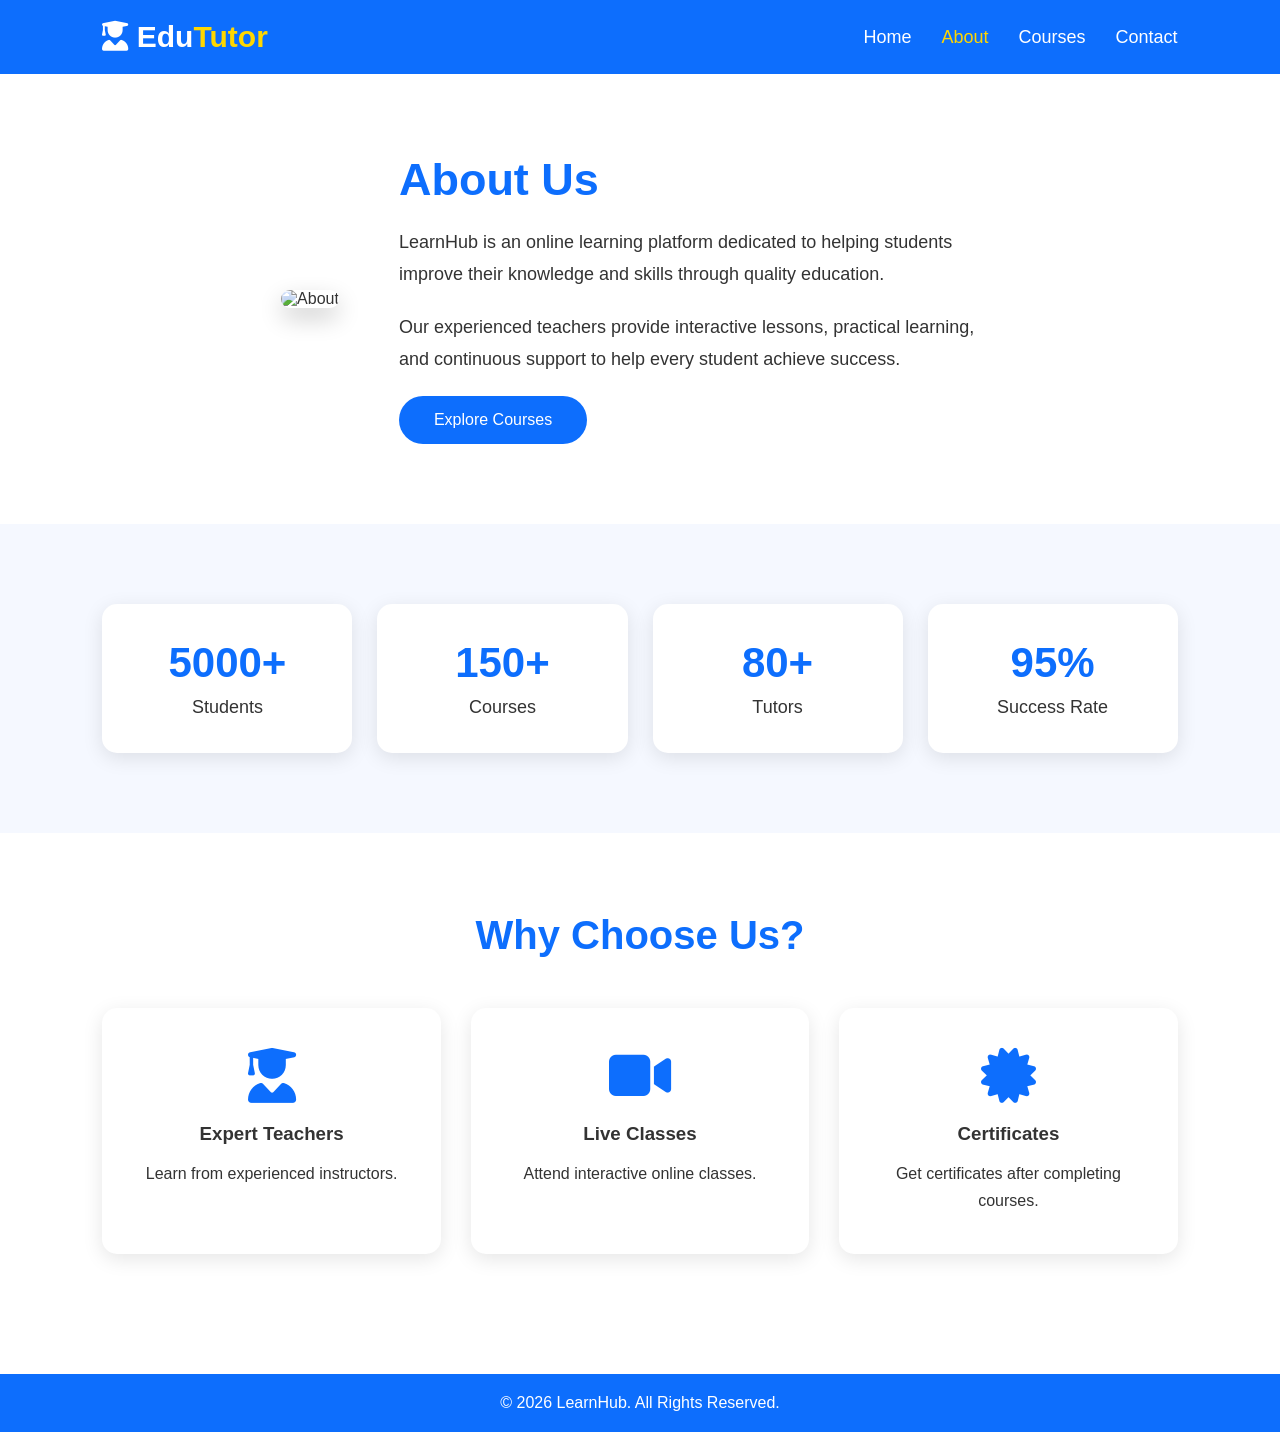
==== aboutus.html @ 2d4cf41a "Add files via upload" ====
<!DOCTYPE html>
<html lang="en">
<head>
    <meta charset="UTF-8">
    <meta name="viewport" content="width=device-width, initial-scale=1.0">
    <title>About</title>

    <link rel="stylesheet" href="about.css">

    <link rel="stylesheet"
    href="https://cdnjs.cloudflare.com/ajax/libs/font-awesome/6.5.2/css/all.min.css">
</head>

<body>

<header>

<div class="logo">
    <i class="fas fa-user-graduate"></i>
Edu<span>Tutor</span>
</div>

<nav>
<ul>
<li><a href="index.html">Home</a></li>
<li><a href="aboutus.html" class="active">About</a></li>
<li><a href="courses.html">Courses</a></li>
<li><a href="contact.html">Contact</a></li>
</ul>
</nav>

</header>


<section class="about">

<div class="about-image">
<img src="images/1912151.jpg" alt="About">
</div>

<div class="about-content">

<h1>About Us</h1>

<p>
LearnHub is an online learning platform dedicated to helping students improve their knowledge and skills through quality education.
</p>

<p>
Our experienced teachers provide interactive lessons, practical learning, and continuous support to help every student achieve success.
</p>

<a href="courses.html" class="btn">Explore Courses</a>

</div>

</section>


<section class="stats">

<div class="box">
<h2>5000+</h2>
<p>Students</p>
</div>

<div class="box">
<h2>150+</h2>
<p>Courses</p>
</div>

<div class="box">
<h2>80+</h2>
<p>Tutors</p>
</div>

<div class="box">
<h2>95%</h2>
<p>Success Rate</p>
</div>

</section>


<section class="why">

<h2>Why Choose Us?</h2>

<div class="cards">

<div class="card">
<i class="fas fa-user-graduate"></i>
<h3>Expert Teachers</h3>
<p>Learn from experienced instructors.</p>
</div>

<div class="card">
<i class="fas fa-video"></i>
<h3>Live Classes</h3>
<p>Attend interactive online classes.</p>
</div>

<div class="card">
<i class="fas fa-certificate"></i>
<h3>Certificates</h3>
<p>Get certificates after completing courses.</p>
</div>

</div>

</section>


<footer>

<p>© 2026 LearnHub. All Rights Reserved.</p>

</footer>

</body>
</html>
---- about.css ----
*{
margin:0;
padding:0;
box-sizing:border-box;
font-family:Arial, sans-serif;
}

body{
background:#fff;
color:#333;
}

header{
display:flex;
justify-content:space-between;
align-items:center;
padding:20px 8%;
background:#0d6efd;
}

.logo{
font-size:30px;
font-weight:bold;
color:white;
}

.logo span{
color:#FFD700;
}

nav ul{
display:flex;
list-style:none;
}

nav ul li{
margin-left:30px;
}

nav ul li a{
text-decoration:none;
color:white;
font-size:18px;
transition:.3s;
}

nav ul li a:hover,
.active{
color:#FFD700;
}

.about{
display:flex;
align-items:center;
justify-content:center;
padding:80px 8%;
gap:60px;
flex-wrap:wrap;
}

.about-image img{
width:500px;
border-radius:20px;
box-shadow:0 10px 25px rgba(0,0,0,.2);
}

.about-content{
max-width:600px;
}

.about-content h1{
font-size:45px;
margin-bottom:20px;
color:#0d6efd;
}

.about-content p{
font-size:18px;
line-height:1.8;
margin-bottom:20px;
}

.btn{
display:inline-block;
padding:15px 35px;
background:#0d6efd;
color:white;
text-decoration:none;
border-radius:40px;
transition:.4s;
}

.btn:hover{
background:#084298;
}

.stats{
display:grid;
grid-template-columns:repeat(4,1fr);
gap:25px;
padding:80px 8%;
background:#f5f8ff;
}

.box{
background:white;
padding:35px;
border-radius:15px;
text-align:center;
box-shadow:0 5px 20px rgba(0,0,0,.1);
}

.box h2{
font-size:42px;
color:#0d6efd;
margin-bottom:10px;
}

.box p{
font-size:18px;
}

.why{
padding:80px 8%;
text-align:center;
}

.why h2{
font-size:40px;
margin-bottom:50px;
color:#0d6efd;
}

.cards{
display:grid;
grid-template-columns:repeat(3,1fr);
gap:30px;
}

.card{
background:white;
padding:40px;
border-radius:15px;
box-shadow:0 5px 20px rgba(0,0,0,.1);
transition:.4s;
}

.card:hover{
transform:translateY(-10px);
}

.card i{
font-size:55px;
color:#0d6efd;
margin-bottom:20px;
}

.card h3{
margin-bottom:15px;
}

.card p{
line-height:1.7;
}

footer{
background:#0d6efd;
color:white;
text-align:center;
padding:20px;
margin-top:40px;
}

@media(max-width:992px){

.about{
flex-direction:column;
}

.about-image img{
width:100%;
}

.stats{
grid-template-columns:repeat(2,1fr);
}

.cards{
grid-template-columns:1fr;
}

}

@media(max-width:600px){

.stats{
grid-template-columns:1fr;
}

.about-content h1{
font-size:35px;
}

}
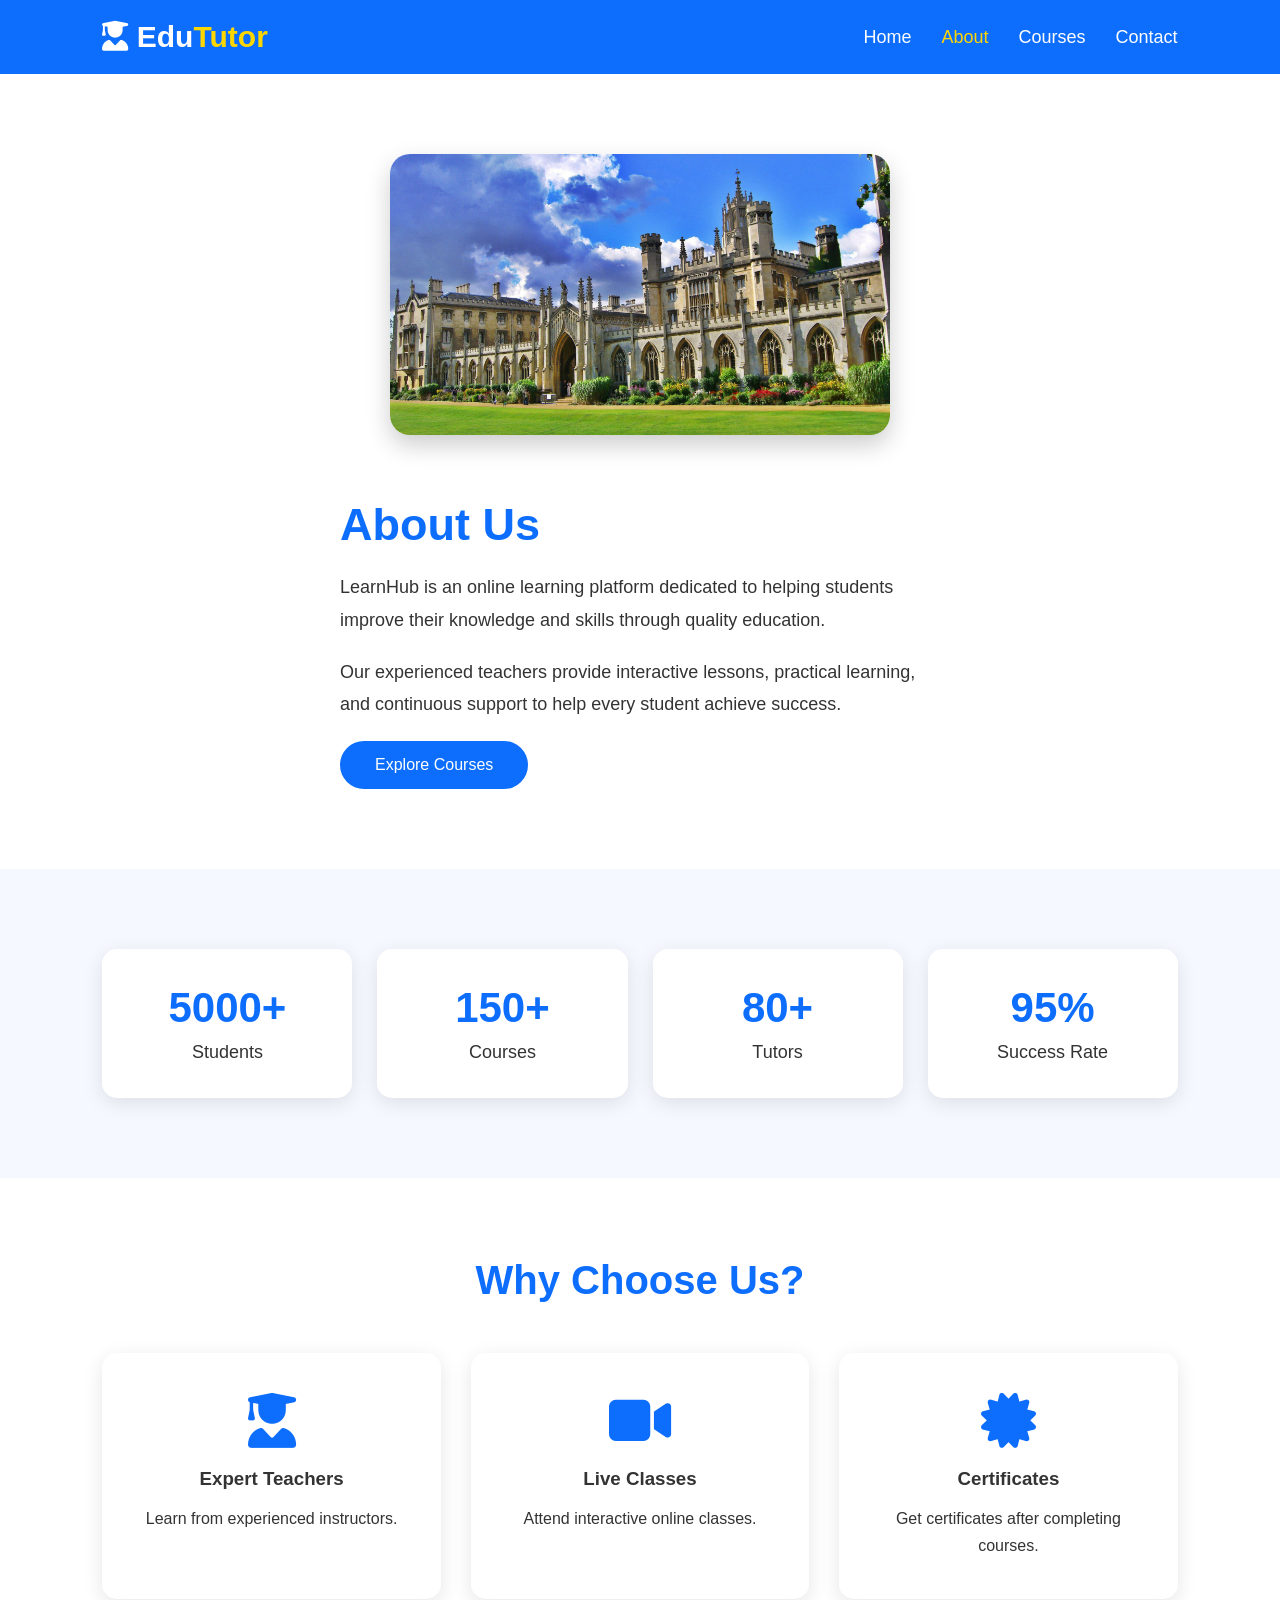
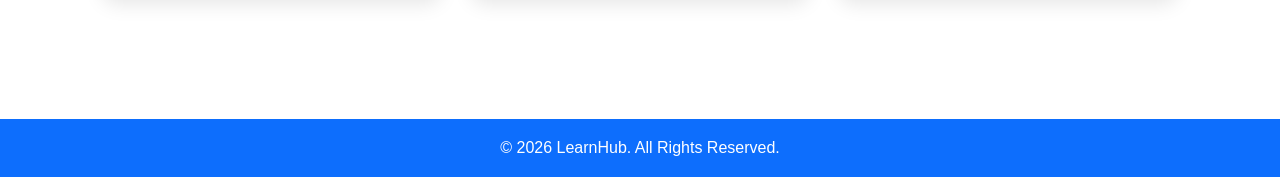
==== commit 1cdb44ff: "Update aboutus.html" ====
--- a/aboutus.html
+++ b/aboutus.html
@@ -35,7 +35,7 @@
 <section class="about">
 
 <div class="about-image">
-<img src="images/1912151.jpg" alt="About">
+<img src="images/university.jpg" alt="About">
 </div>
 
 <div class="about-content">
@@ -118,4 +118,4 @@
 </footer>
 
 </body>
-</html>+</html>
